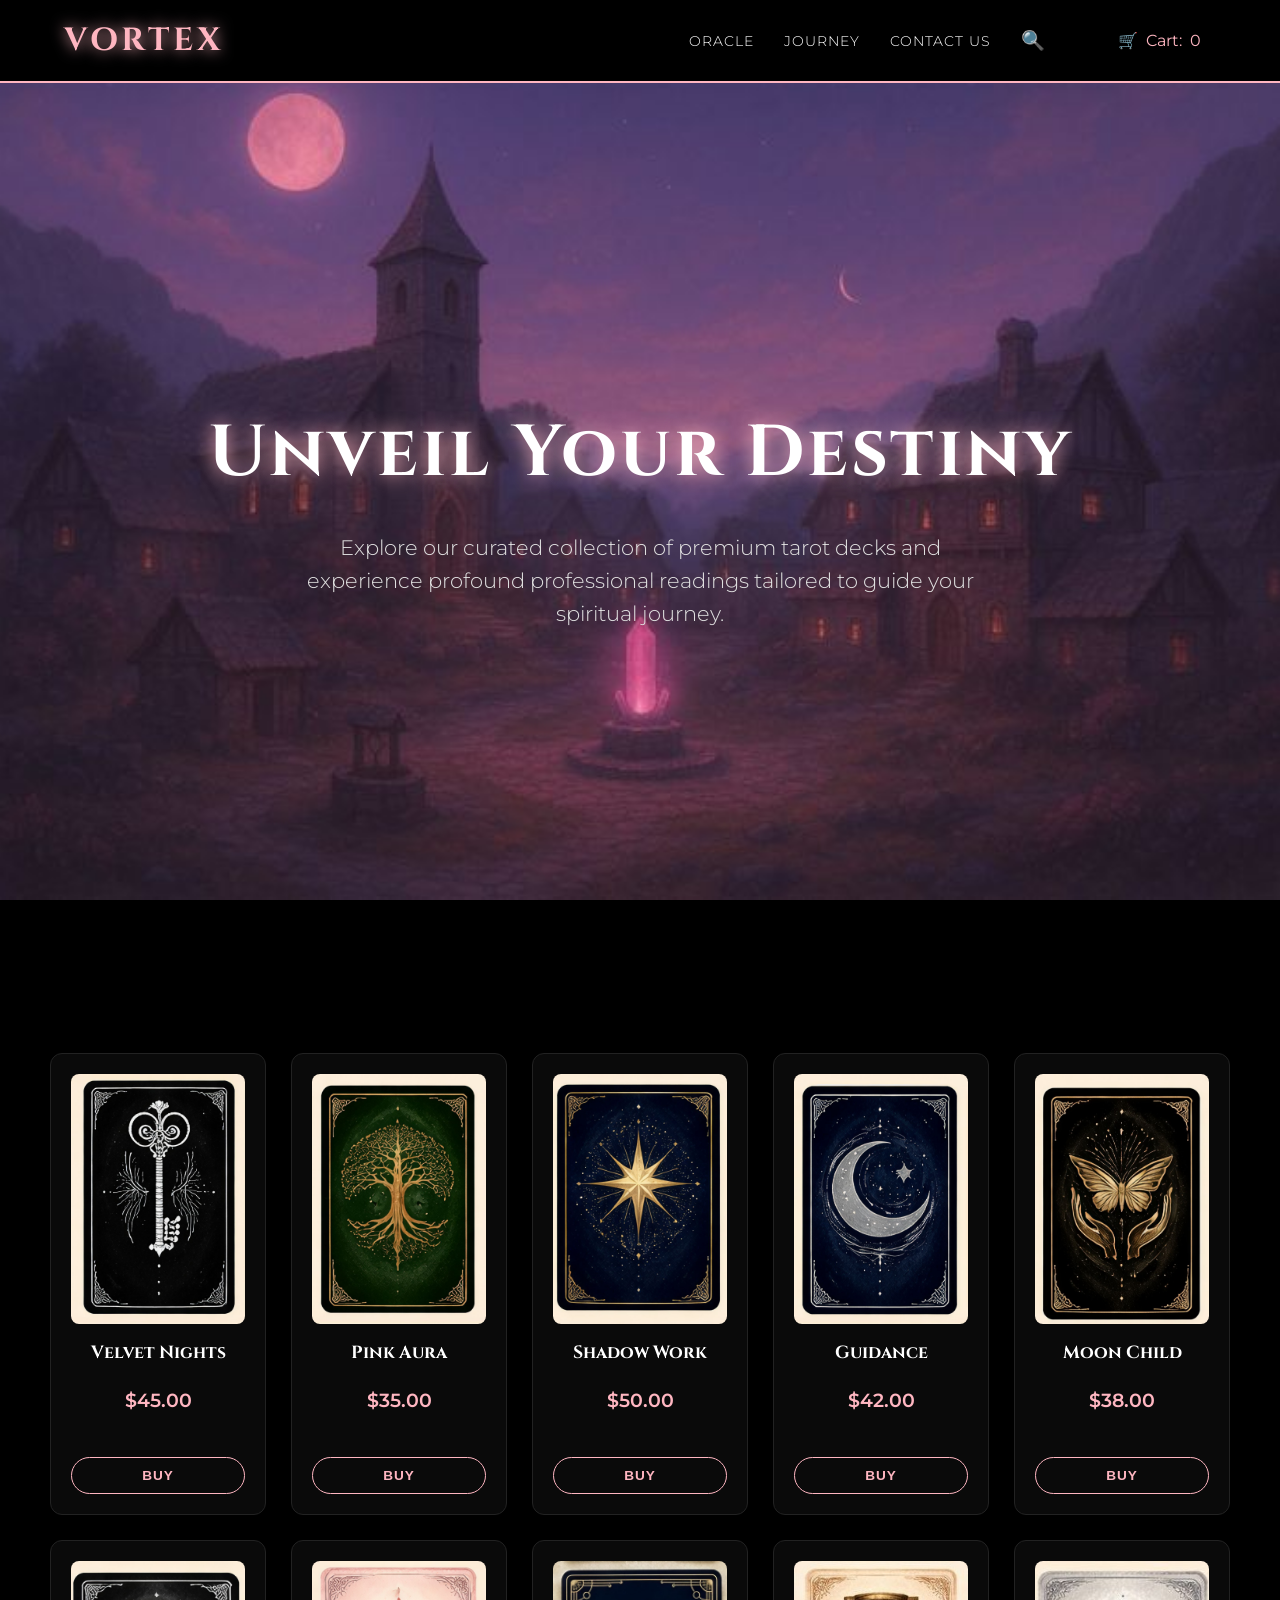
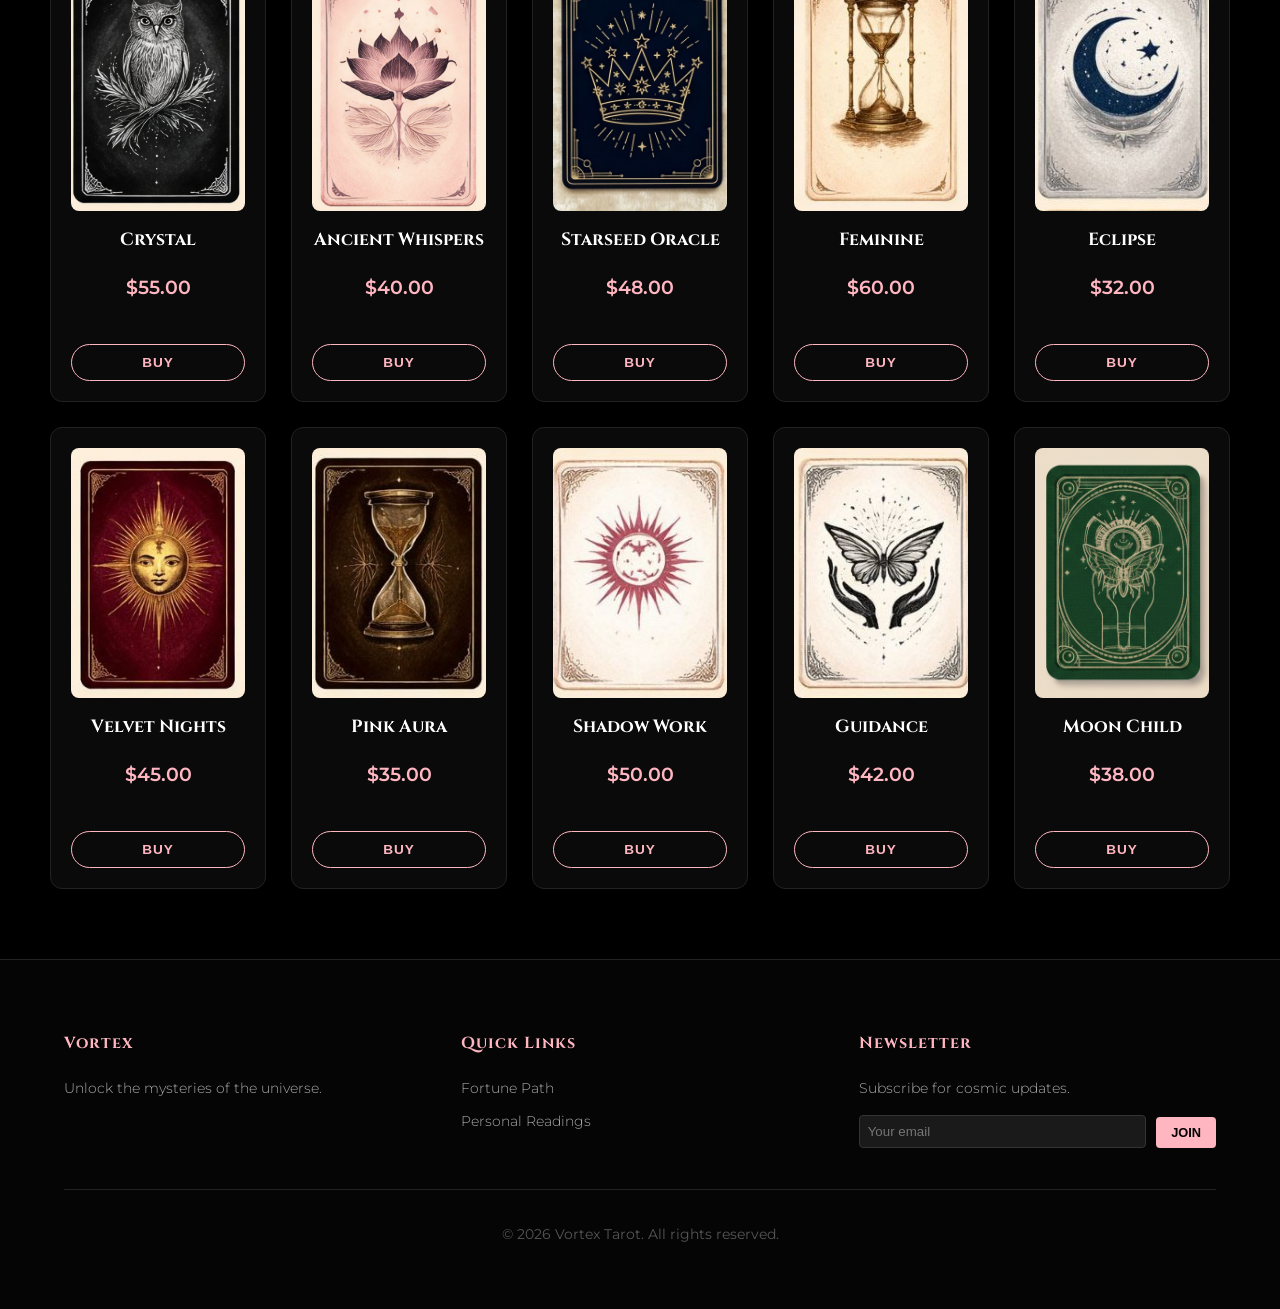
==== index.html @ 86d5806e "Add files via upload" ====
<!DOCTYPE html>
<html lang="en">
<head>
    <meta charset="UTF-8">
    <meta name="viewport" content="width=device-width, initial-scale=1.0">
    <title>Vortex | Home</title>
    <link rel="icon" type="image/x-icon" href="Your_Future_Will_Be_Bright____Black___Nikury_Sticker-removebg-preview.png">
    <link rel="stylesheet" href="style.css">
</head>
<body>

    <nav>
        <div class="nav-top-row">
            <a href="#" class="logo">Vortex</a>
            
            <div class="mobile-right-group">
                <div class="cart-icon" id="mobileCart">🛒 <span class="cart-text">Cart:</span> <span id="cartCount">0</span></div>
                
                <div class="menu-toggle" id="mobileMenu" onclick="toggleMenu()">
                    <div class="bar"></div>
                    <div class="bar"></div>
                    <div class="bar"></div>
                </div>
            </div>
        </div>
        
        <div class="nav-center-group" id="navCenter">
            <ul class="nav-links">
                <li><a href="register.html">Oracle</a></li>
                <li><a href="journey.html">Journey</a></li>
                <li><a href="contact.html">Contact Us</a></li>
            </ul>
            <div class="search-container">
                <span class="search-icon" id="searchIcon">🔍</span>
                <input type="text" class="search-bar" id="searchInput" placeholder="Search...">
            </div>
            
            <div class="cart-icon desktop-cart">🛒 <span class="cart-text">Cart:</span> <span id="cartCountDesktop">0</span></div>
        </div>
    </nav>

    <section class="hero">
        <h2>Unveil Your Destiny</h2>
        <p>Explore our curated collection of premium tarot decks and experience profound professional readings tailored to guide your spiritual journey.</p>
    </section>

    <div class="container" id="products">
        <div class="product-grid" id="productGrid">
            
            <div class="product-card">
                <img src="cards-img/photo_2026-03-07_09-47-24.jpg" alt="Velvet Nights" class="card-image">
                <h3>Velvet Nights</h3>
                <p class="price">$45.00</p>
                <button class="action-btn" onclick="handlePurchase(this)">Buy</button>
            </div>

            <div class="product-card">
                <img src="cards-img/photo_2026-03-07_09-47-29.jpg" alt="Pink Aura" class="card-image">
                <h3>Pink Aura</h3>
                <p class="price">$35.00</p>
                <button class="action-btn" onclick="handlePurchase(this)">Buy</button>
            </div>

            <div class="product-card">
                <img src="cards-img/photo_2026-03-07_09-47-30.jpg" alt="Shadow Work" class="card-image">
                <h3>Shadow Work</h3>
                <p class="price">$50.00</p>
                <button class="action-btn" onclick="handlePurchase(this)">Buy</button>
            </div>

            <div class="product-card">
                <img src="cards-img/photo_2026-03-07_09-47-32.jpg" alt="Cosmic Guidance" class="card-image">
                <h3>Guidance</h3>
                <p class="price">$42.00</p>
                <button class="action-btn" onclick="handlePurchase(this)">Buy</button>
            </div>

            <div class="product-card">
                <img src="cards-img/photo_2026-03-07_09-47-34.jpg" alt="Moon Child" class="card-image">
                <h3>Moon Child</h3>
                <p class="price">$38.00</p>
                <button class="action-btn" onclick="handlePurchase(this)">Buy</button>
            </div>

            <div class="product-card">
                <img src="cards-img/photo_2026-03-07_09-47-36.jpg" alt="Crystal Visions" class="card-image">
                <h3>Crystal</h3>
                <p class="price">$55.00</p>
                <button class="action-btn" onclick="handlePurchase(this)">Buy</button>
            </div>

            <div class="product-card">
                <img src="cards-img/photo_2026-03-07_09-47-38.jpg" alt="Ancient Whispers" class="card-image">
                <h3>Ancient Whispers</h3>
                <p class="price">$40.00</p>
                <button class="action-btn" onclick="handlePurchase(this)">Buy</button>
            </div>

            <div class="product-card">
                <img src="cards-img/photo_2026-03-07_09-47-44.jpg" alt="Starseed Oracle" class="card-image">
                <h3>Starseed Oracle</h3>
                <p class="price">$48.00</p>
                <button class="action-btn" onclick="handlePurchase(this)">Buy</button>
            </div>

            <div class="product-card">
                <img src="cards-img/tarrot-img6.jpg" alt="Divine Feminine" class="card-image">
                <h3>Feminine</h3>
                <p class="price">$60.00</p>
                <button class="action-btn" onclick="handlePurchase(this)">Buy</button>
            </div>

            <div class="product-card">
                <img src="cards-img/tarot-img1.jpg" alt="Eclipse" class="card-image">
                <h3>Eclipse</h3>
                <p class="price">$32.00</p>
                <button class="action-btn" onclick="handlePurchase(this)">Buy</button>
            </div>
            
            <div class="product-card">
                <img src="cards-img/tarot-img2.jpg" alt="Velvet Nights" class="card-image">
                <h3>Velvet Nights</h3>
                <p class="price">$45.00</p>
                <button class="action-btn" onclick="handlePurchase(this)">Buy</button>
            </div>

            <div class="product-card">
                <img src="cards-img/tarot-img3.jpg" alt="Pink Aura" class="card-image">
                <h3>Pink Aura</h3>
                <p class="price">$35.00</p>
                <button class="action-btn" onclick="handlePurchase(this)">Buy</button>
            </div> 
            
            <div class="product-card">
                <img src="cards-img/tarot-img5.jpg" alt="Shadow Work" class="card-image">
                <h3>Shadow Work</h3>
                <p class="price">$50.00</p>
                <button class="action-btn" onclick="handlePurchase(this)">Buy</button>
            </div>

            <div class="product-card">
                <img src="cards-img/tarot-img4.jpg" alt="Cosmic Guidance" class="card-image">
                <h3>Guidance</h3>
                <p class="price">$42.00</p>
                <button class="action-btn" onclick="handlePurchase(this)">Buy</button>
            </div>

            <div class="product-card">
                <img src="cards-img/tarot-img7.png" alt="Moon Child" class="card-image">
                <h3>Moon Child</h3>
                <p class="price">$38.00</p>
                <button class="action-btn" onclick="handlePurchase(this)">Buy</button>
            </div>
        </div>
    </div>

    <footer>
        <div class="footer-content">
            <div class="footer-section">
                <h4>Vortex</h4>
                <p style="color:#aaa; font-size:0.9em; font-weight:300;">Unlock the mysteries of the universe.</p>
            </div>
            <div class="footer-section">
                <h4>Quick Links</h4>
                <ul>
                    <li><a href="journey.html">Fortune Path</a></li>
                    <li><a href="p-reading.html">Personal Readings</a></li>
                </ul>
            </div>
            <div class="footer-section">
                <h4>Newsletter</h4>
                <p style="color:#aaa; font-size:0.9em; font-weight:300;">Subscribe for cosmic updates.</p>
                <div class="newsletter-form">
                    <input type="email" class="newsletter-input" placeholder="Your email">
                    <a href="accept.html">
                    <button class="newsletter-btn">Join</button>
                    </a>
                </div>
            </div>
        </div>
        <div class="footer-bottom">
            <p>&copy; 2026 Vortex Tarot. All rights reserved.</p>
        </div>
    </footer>
    <script src="script.js"></script>
</body>
</html>
---- style.css ----
@import url('https://fonts.googleapis.com/css2?family=Cinzel:wght@400;700&family=Montserrat:wght@300;400;600&display=swap');

body {
    margin: 0;
    padding: 0;
    background-color: #000000;
    color: #FFFFFF;
    font-family: 'Montserrat', sans-serif;
    line-height: 1.6;
    overflow-x: hidden;
    display: flex;
    flex-direction: column;
    min-height: 100vh;
}

nav {
    background-color: #000000;
    padding: 15px 5%;
    display: flex;
    justify-content: space-between;
    align-items: center;
    border-bottom: 2px solid #FFB6C1;
    position: sticky;
    top: 0;
    z-index: 1000;
}

.logo {
    font-size: 2em;
    font-weight: bold;
    color: #FFB6C1;
    text-transform: uppercase;
    text-decoration: none;
    letter-spacing: 4px;
    font-family: 'Cinzel', serif;
    text-shadow: 0 0 15px #FFB6C1;
}

.nav-center-group {
    display: flex;
    align-items: center;
    gap: 30px;
}

.nav-links {
    list-style: none;
    display: flex;
    gap: 30px;
    margin: 0;
    padding: 0;
}

.nav-links a {
    text-decoration: none;
    color: #FFFFFF;
    transition: all 0.3s ease;
    font-weight: 300;
    letter-spacing: 1px;
    text-transform: uppercase;
    font-size: 0.9em;
}

.nav-links a:hover {
    color: #FFB6C1;
    text-shadow: 0 0 10px #FFB6C1;
}

.search-container {
    display: flex;
    align-items: center;
    gap: 10px;
}

.search-icon {
    color: #FFB6C1;
    cursor: pointer;
    font-size: 1.2em;
    transition: transform 0.3s ease;
}

.search-icon:hover {
    transform: scale(1.1);
}

.search-bar {
    padding: 8px;
    background: #1a1a1a;
    border: 1px solid #FFB6C1;
    color: #fff;
    border-radius: 20px;
    width: 0;
    opacity: 0;
    transition: all 0.4s ease;
    outline: none;
}

.search-bar.active {
    width: 150px;
    opacity: 1;
}

.cart-icon {
    color: #FFB6C1;
    font-weight: 400;
    cursor: pointer;
    white-space: nowrap;
    display: flex;
    align-items: center;
    gap: 8px;
    padding: 8px 15px;
    border-radius: 20px;
    transition: all 0.3s ease;
}

.cart-icon:hover {
    background-color: #FFB6C1;
    color: #000;
}

.menu-toggle {
    display: none;
    flex-direction: column;
    cursor: pointer;
    gap: 6px;
}

.bar {
    width: 28px;
    height: 2px;
    background-color: #FFB6C1;
    border-radius: 2px;
    transition: all 0.3s ease;
}

@media (max-width: 768px) {
    nav {
        flex-direction: column;
        align-items: flex-start;
    }

    .nav-top-row {
        display: flex;
        justify-content: space-between;
        width: 100%;
        align-items: center;
    }

    .mobile-right-group {
        display: flex;
        align-items: center;
        gap: 10px;
    }

    .search-container {
        justify-content: center;
        width: 100%;
        margin-top: 15px;
    }

    .nav-center-group {
        display: none;
        flex-direction: column;
        width: 100%;
        text-align: center;
        gap: 15px;
        padding-top: 15px;
        border-top: 1px solid #333;
        margin-top: 15px;
    }

    .nav-links {
        flex-direction: column;
        gap: 15px;
    }

    .nav-center-group.active {
        display: flex;
    }

    .nav-center-group.active .cart-icon {
        display: none;
    }

    .menu-toggle {
        display: flex;
    }

    @media (max-width: 480px) {
        .cart-text {
            display: none;
        }
    }
}

@media (min-width: 769px) {
    .mobile-right-group {
        display: none;
    }
}

.hero {
    text-align: center;
    height: 100vh;
    display: flex;
    flex-direction: column;
    justify-content: center;
    align-items: center;
    background: url(journey-img/download\ \(5\).jpg);
    background-size: cover;
    background-position: center;
    background-attachment: fixed;
}

.hero h2 {
    font-size: 4.5em;
    color: #FFFFFF;
    margin: 0 0 20px 0;
    text-shadow: 0 0 20px #FFB6C1;
    font-family: 'Cinzel', serif;
    letter-spacing: 3px;
}

.hero p {
    font-size: 1.3em;
    max-width: 700px;
    margin: 0 auto 40px auto;
    color: #e0e0e0;
    font-weight: 300;
}

.container {
    max-width: 1200px;
    margin: 0 auto;
    padding: 60px 20px;
    flex: 1;
}

.product-grid {
    display: grid;
    grid-template-columns: repeat(5, 1fr);
    gap: 25px;
    padding: 10px;
}

.product-card {
    background-color: #0a0a0a;
    border: 1px solid #222;
    border-radius: 12px;
    padding: 20px;
    text-align: center;
    transition: all 0.4s ease;
    display: flex;
    flex-direction: column;
    align-items: center;
    position: relative;
    min-height: 420px;
}

.product-card:hover {
    transform: translateY(-10px) scale(1.03);
    border-color: #FFB6C1;
    box-shadow: 0 0 20px rgba(255, 182, 193, 0.2);
}

.card-image {
    width: 100%;
    height: 250px;
    object-fit: cover;
    border-radius: 8px;
    margin-bottom: 15px;
    background-color: #1a1a1a;
}

.product-card h3 {
    color: #FFFFFF;
    margin: 0 0 8px 0;
    font-size: 1.1em;
    font-family: 'Cinzel', serif;
}

.price {
    font-size: 1.2em;
    font-weight: 600;
    margin: 10px 0;
    color: #FFB6C1;
}

button.action-btn {
    background-color: transparent;
    color: #FFB6C1;
    border: 1px solid #FFB6C1;
    padding: 10px;
    cursor: pointer;
    font-size: 0.85em;
    border-radius: 20px;
    transition: all 0.3s ease;
    text-transform: uppercase;
    font-weight: 600;
    width: 100%;
    margin-top: auto;
    letter-spacing: 1px;
}

button.action-btn:hover {
    background-color: #FFB6C1;
    color: #000000;
}

.buy-actions {
    width: 100%;
    display: flex;
    gap: 10px;
    margin-top: auto;
    padding-top: 10px;
}

.confirm-btn {
    border-color: #FFB6C1 !important;
    color: #FFB6C1 !important;
    flex: 1;
}

.confirm-btn:hover {
    background-color: #FFB6C1 !important;
    color: #000000 !important;
}

.cancel-btn {
    border-color: #FFB6C1 !important;
    color: #FFB6C1 !important;
    flex: 1;
}

.cancel-btn:hover {
    background-color: #FFB6C1 !important;
    color: #000000 !important;
}

footer {
    background-color: #050505;
    border-top: 1px solid #222;
    padding: 50px 5%;
    margin-top: auto;
}

.footer-content {
    display: grid;
    grid-template-columns: repeat(auto-fit, minmax(200px, 1fr));
    gap: 40px;
    max-width: 1200px;
    margin: 0 auto;
}

.footer-section h4 {
    color: #FFB6C1;
    margin-bottom: 20px;
    font-family: 'Cinzel', serif;
    letter-spacing: 1px;
}

.footer-section ul {
    list-style: none;
    padding: 0;
}

.footer-section ul li {
    margin-bottom: 10px;
    font-weight: 300;
    font-size: 0.9em;
}

.footer-section a {
    color: #aaa;
    text-decoration: none;
    transition: color 0.3s;
}

.footer-section a:hover {
    color: #FFB6C1;
}

.newsletter-form {
    display: flex;
    gap: 10px;
    margin-top: 15px;
}

.newsletter-input {
    padding: 8px;
    background: #1a1a1a;
    border: 1px solid #333;
    color: #fff;
    border-radius: 4px;
    flex-grow: 1;
}

.newsletter-btn {
    background-color: #FFB6C1;
    color: #000;
    border: none;
    margin-top: 2px;
    padding: 8px 15px;
    cursor: pointer;
    border-radius: 4px;
    font-weight: 600;
    text-transform: uppercase;
    font-size: 0.8em;
}

.footer-bottom {
    text-align: center;
    margin-top: 40px;
    padding-top: 20px;
    border-top: 1px solid #222;
    color: #555;
    font-size: 0.85em;
}
@media (max-width: 1024px) {
    .product-grid {
        grid-template-columns: repeat(3, 1fr);
        gap: 15px;
        align-items: start;
    }
}

@media (max-width: 768px) {
    .product-grid {
        display: grid;
        grid-template-columns: repeat(2, 1fr);
        gap: 10px;
        align-items: start;
    }
    .hero {
        background: url(journey-img/Moon\ And\ Star\ Wallpaper.jpg);
        height: 100vh;
        padding: 20px;
        background-attachment: fixed;
        background-position: center;
    }
    .product-card {
        display: flex;
        flex-direction: column;
        height: auto;
        min-height: auto;
        width: 100%;
        max-width: 100%;
        padding: 10px;
        box-sizing: border-box;
        overflow: hidden;
    }

    .card-image {
        width: 240px;
        height: 260px;
        object-fit: cover;
    }

    .buy-actions {
        display: flex;
        flex-direction: column;
        width: 100%;
        gap: 6px;
        margin-top: auto;
    }

    .action-btn {
        width: 100%;
        font-size: 0.75rem;
        padding: 8px 2px;
        white-space: nowrap;
    }

    .hero h2 {
        font-size: 2.2em;
    }

    .hero p {
        font-size: 1rem;
    }
}

@media (max-width: 380px) {
    .product-grid {
        gap: 5px;
    }
    
    .product-card {
        padding: 6px;
    }
}
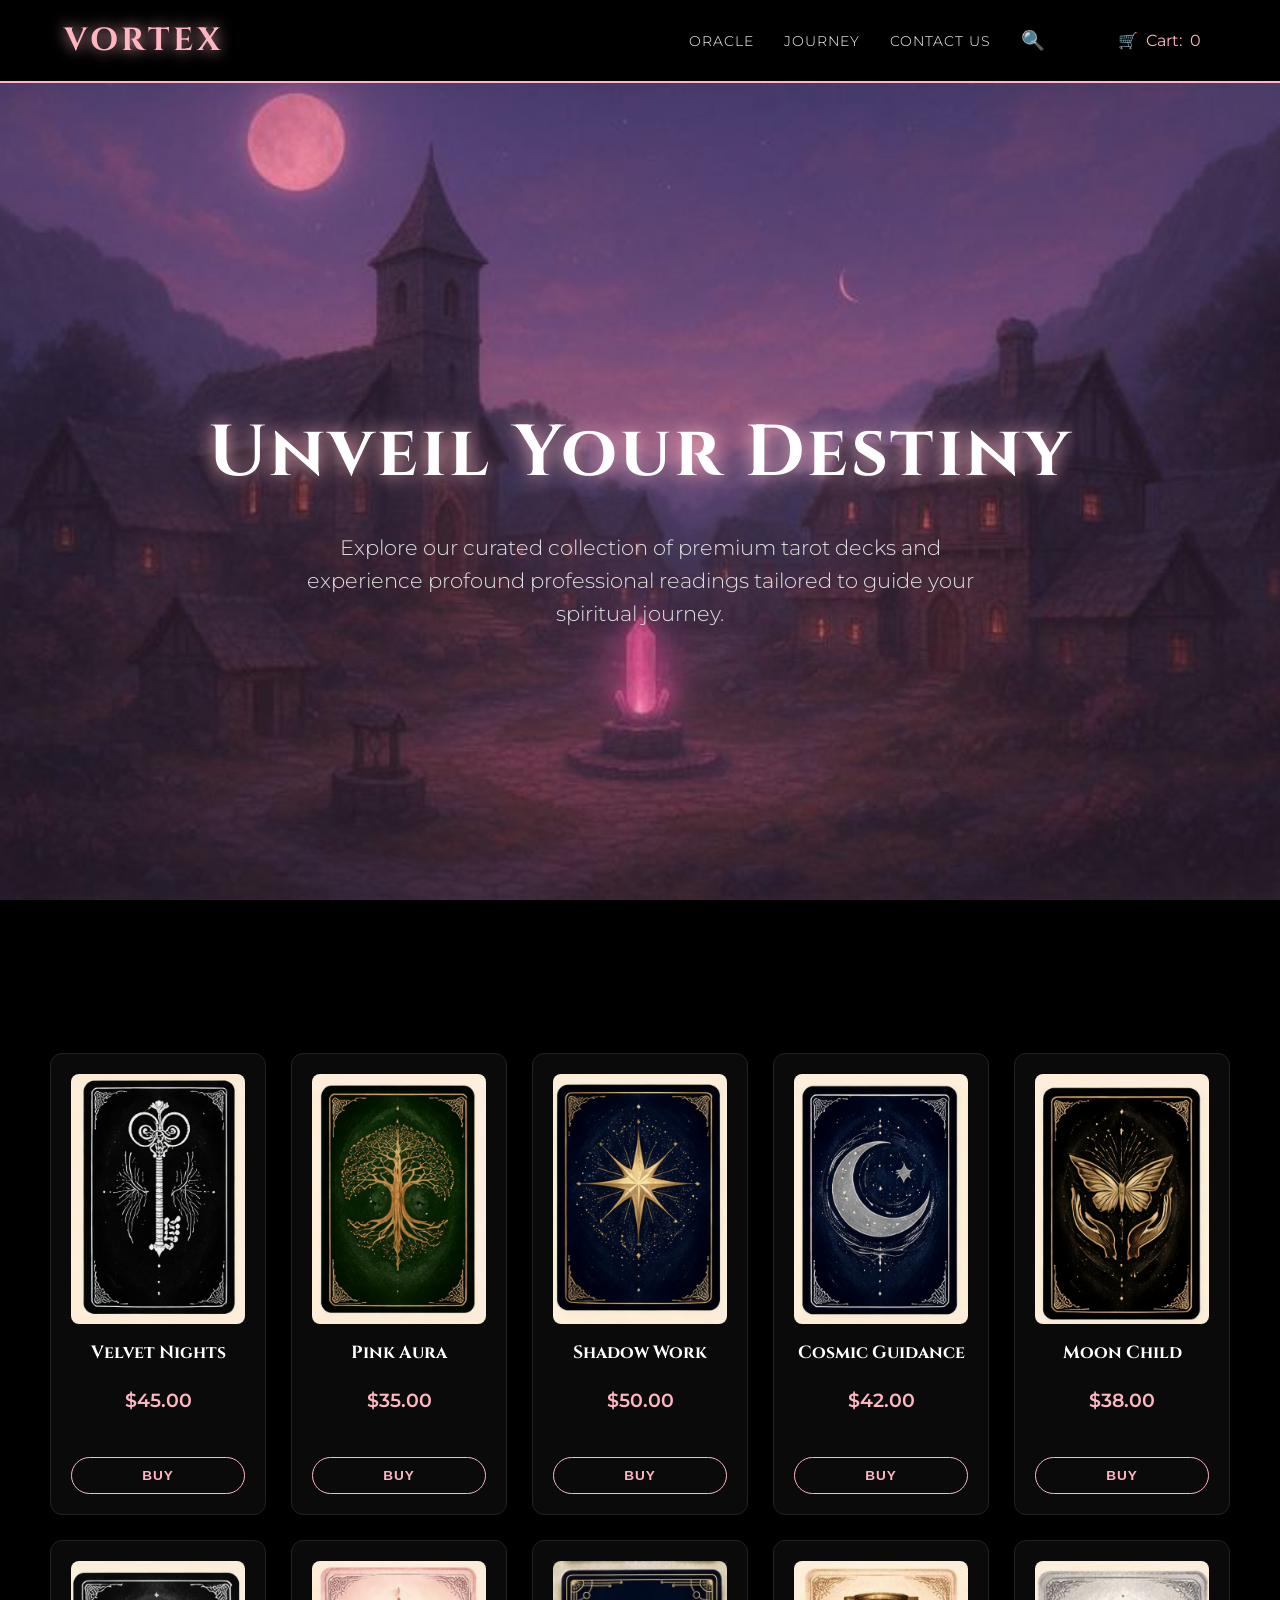
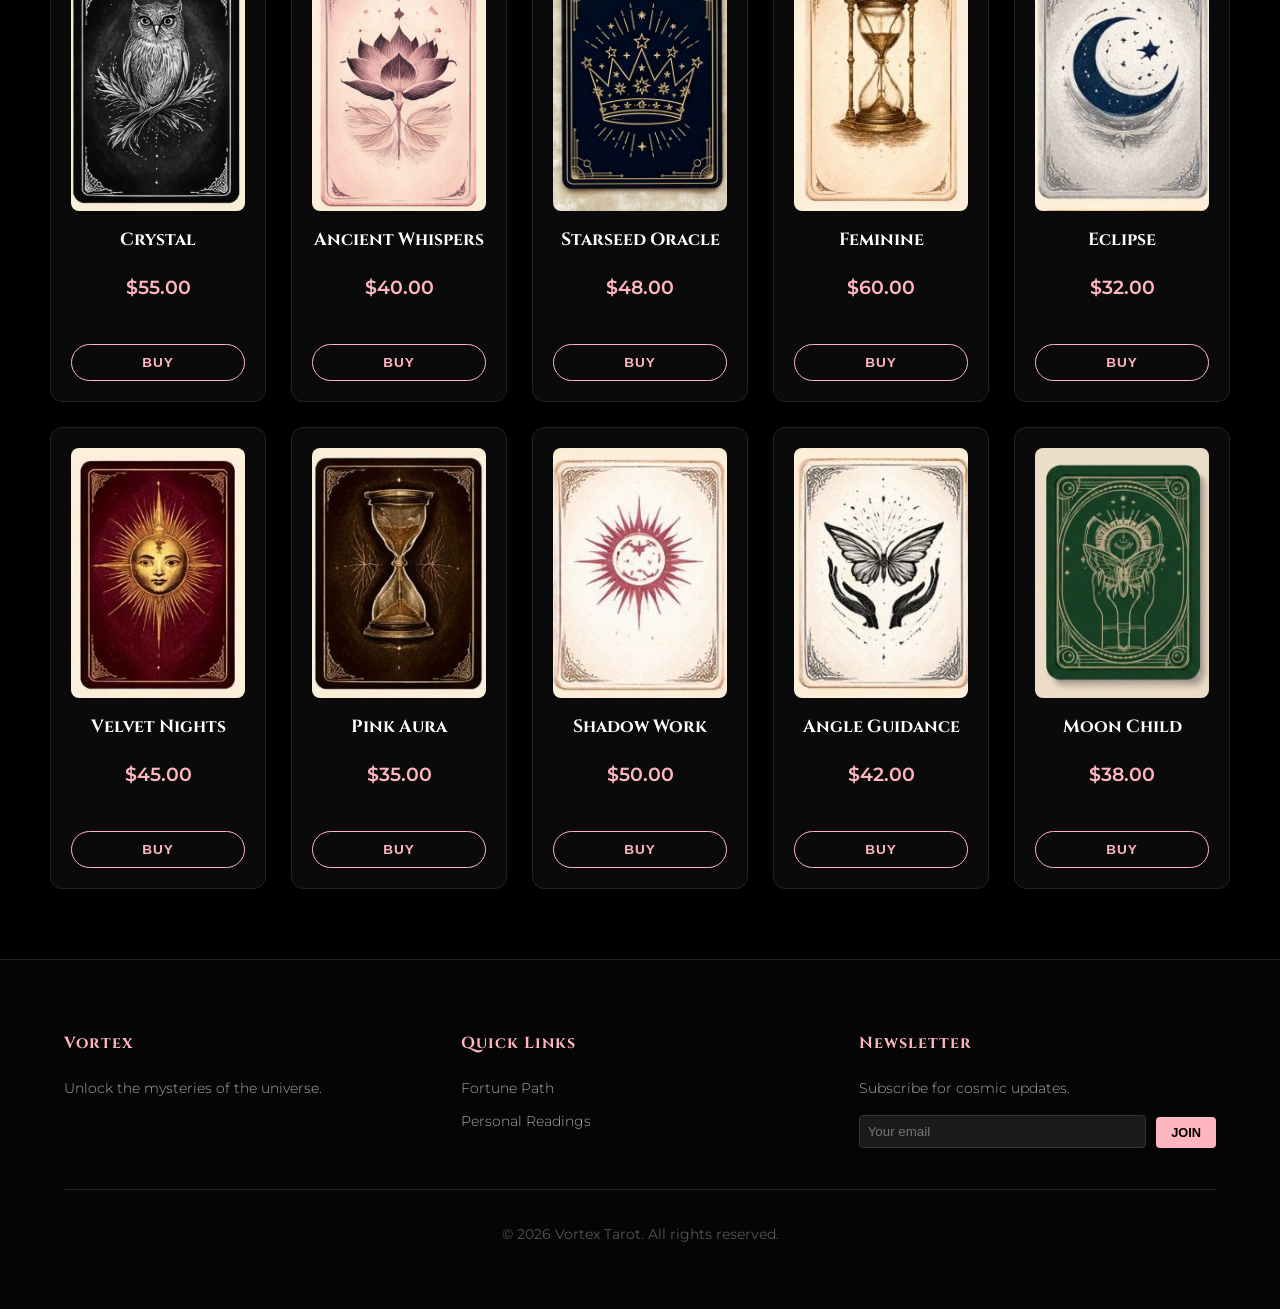
==== commit 78687da8: "Update index.html" ====
--- a/index.html
+++ b/index.html
@@ -70,7 +70,7 @@
 
             <div class="product-card">
                 <img src="cards-img/photo_2026-03-07_09-47-32.jpg" alt="Cosmic Guidance" class="card-image">
-                <h3>Guidance</h3>
+                <h3>Cosmic Guidance</h3>
                 <p class="price">$42.00</p>
                 <button class="action-btn" onclick="handlePurchase(this)">Buy</button>
             </div>
@@ -140,7 +140,7 @@
 
             <div class="product-card">
                 <img src="cards-img/tarot-img4.jpg" alt="Cosmic Guidance" class="card-image">
-                <h3>Guidance</h3>
+                <h3>Angle Guidance</h3>
                 <p class="price">$42.00</p>
                 <button class="action-btn" onclick="handlePurchase(this)">Buy</button>
             </div>
@@ -184,4 +184,5 @@
     </footer>
     <script src="script.js"></script>
 </body>
-</html>+
+</html>
